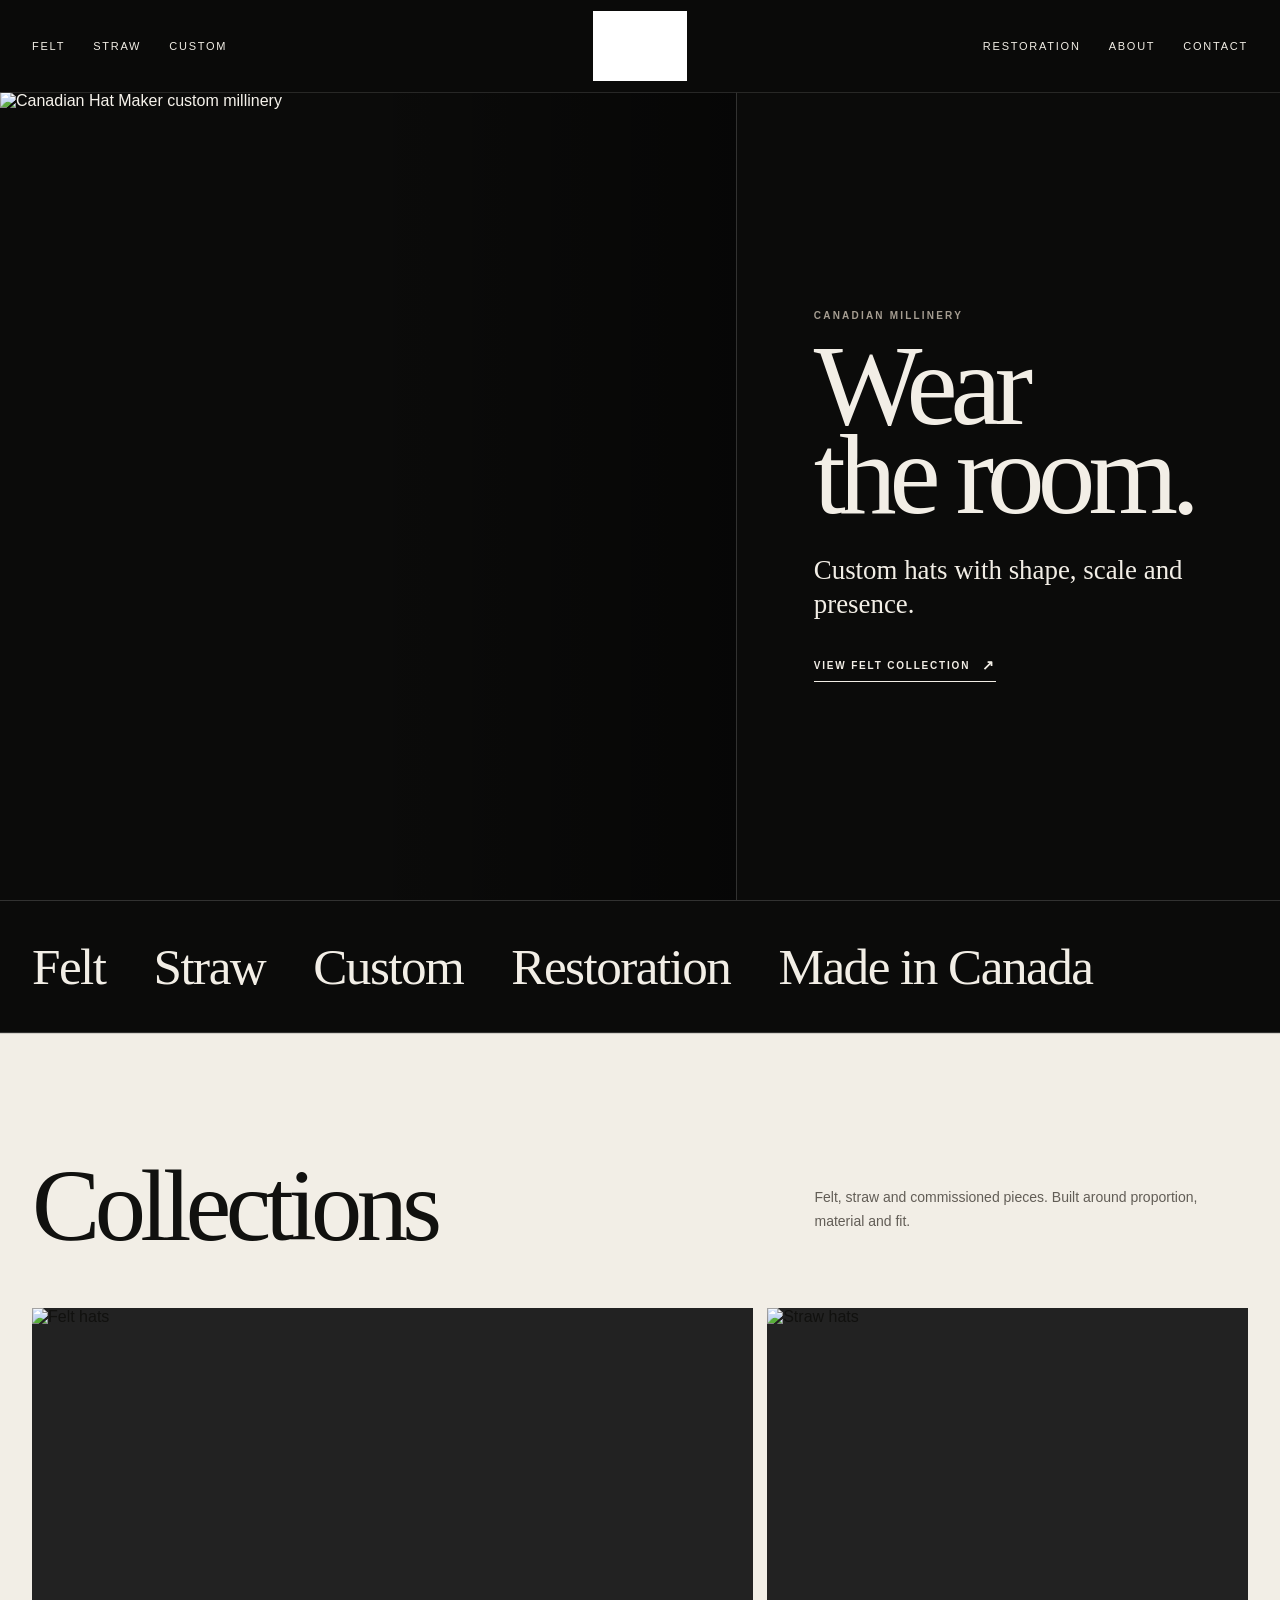
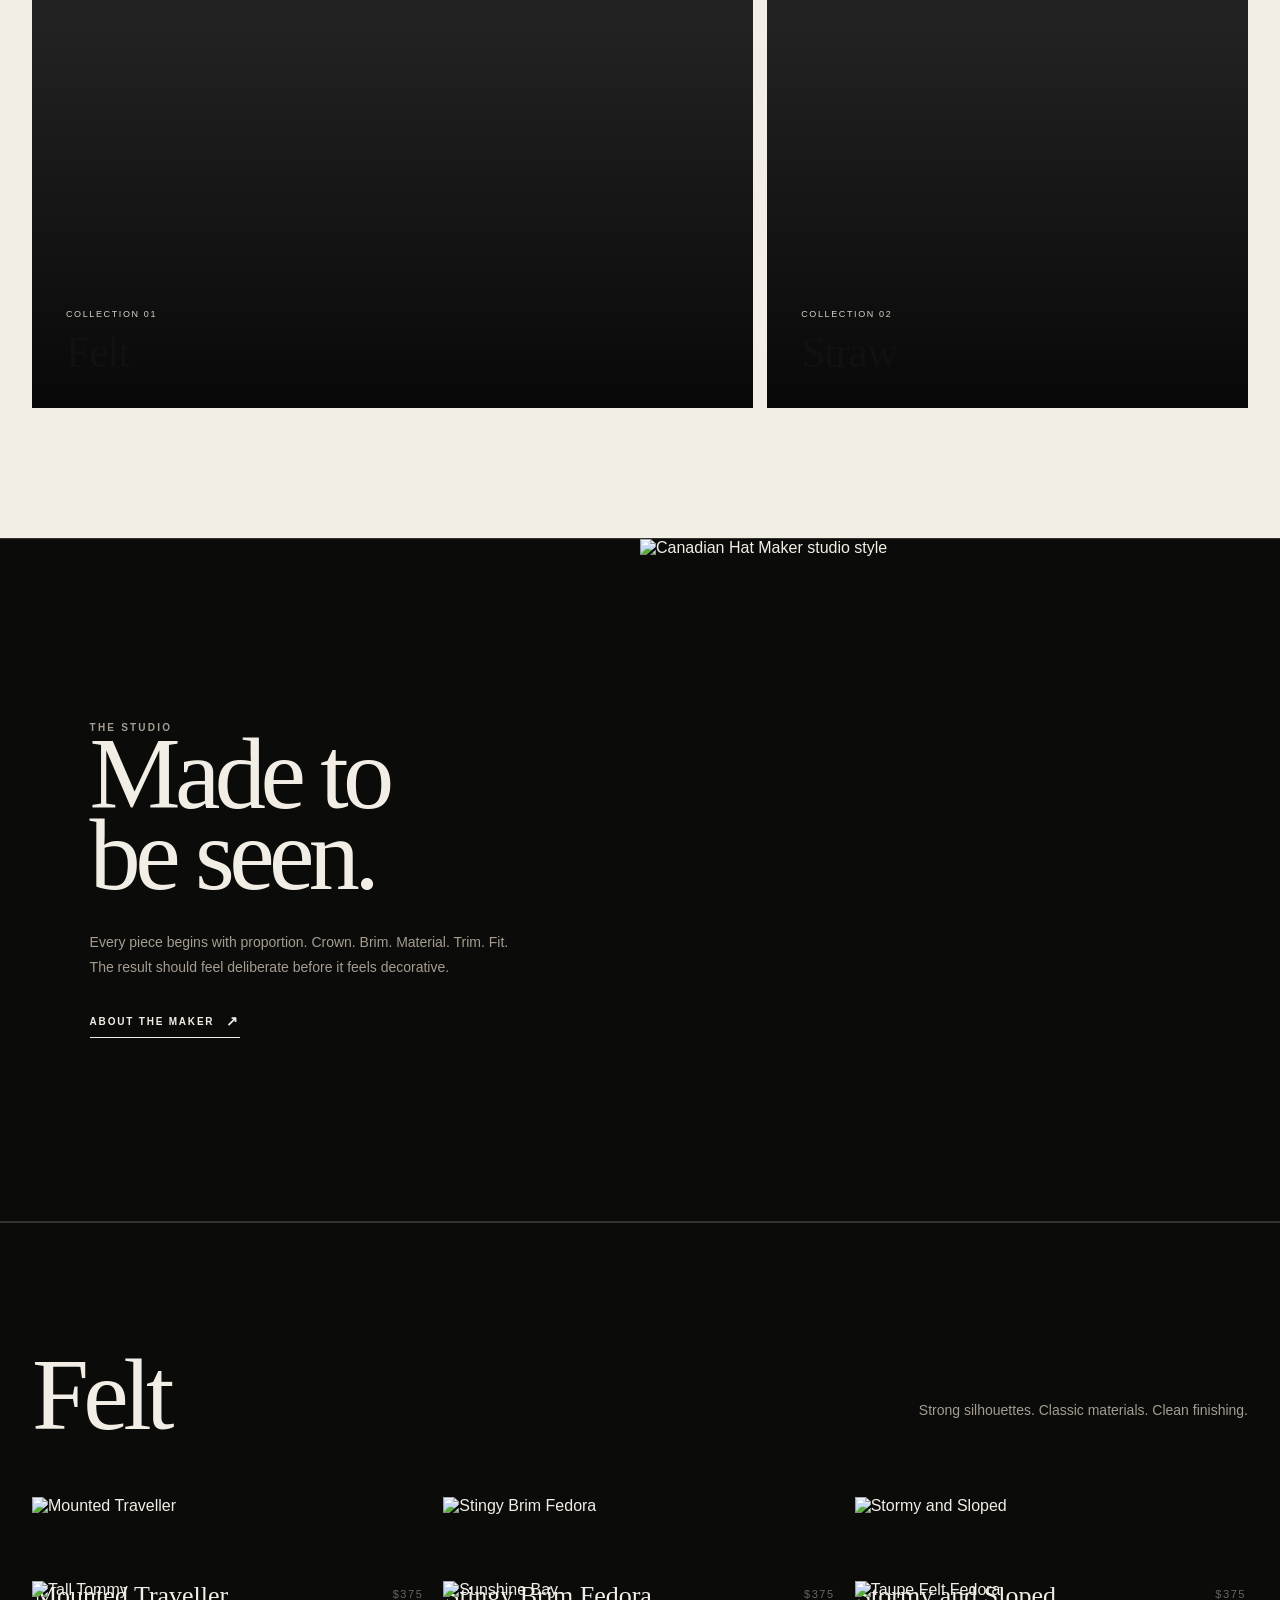
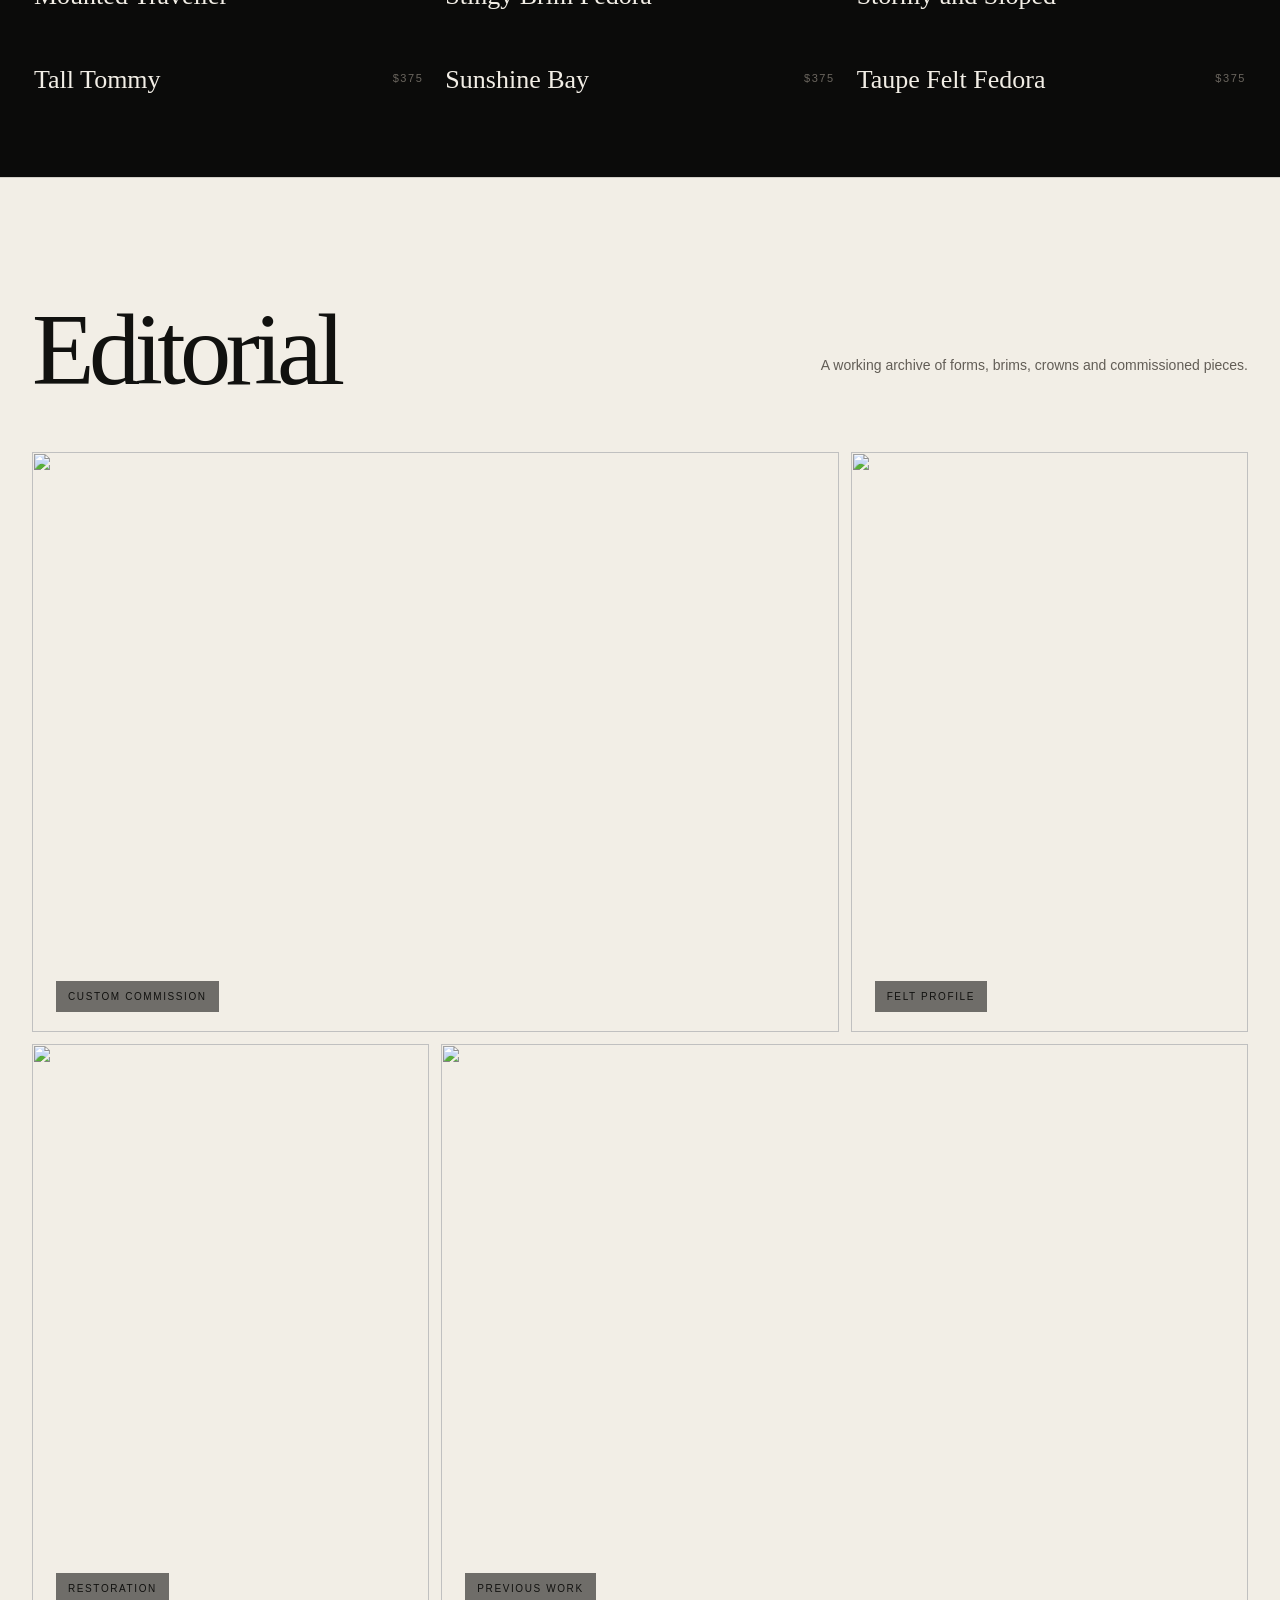
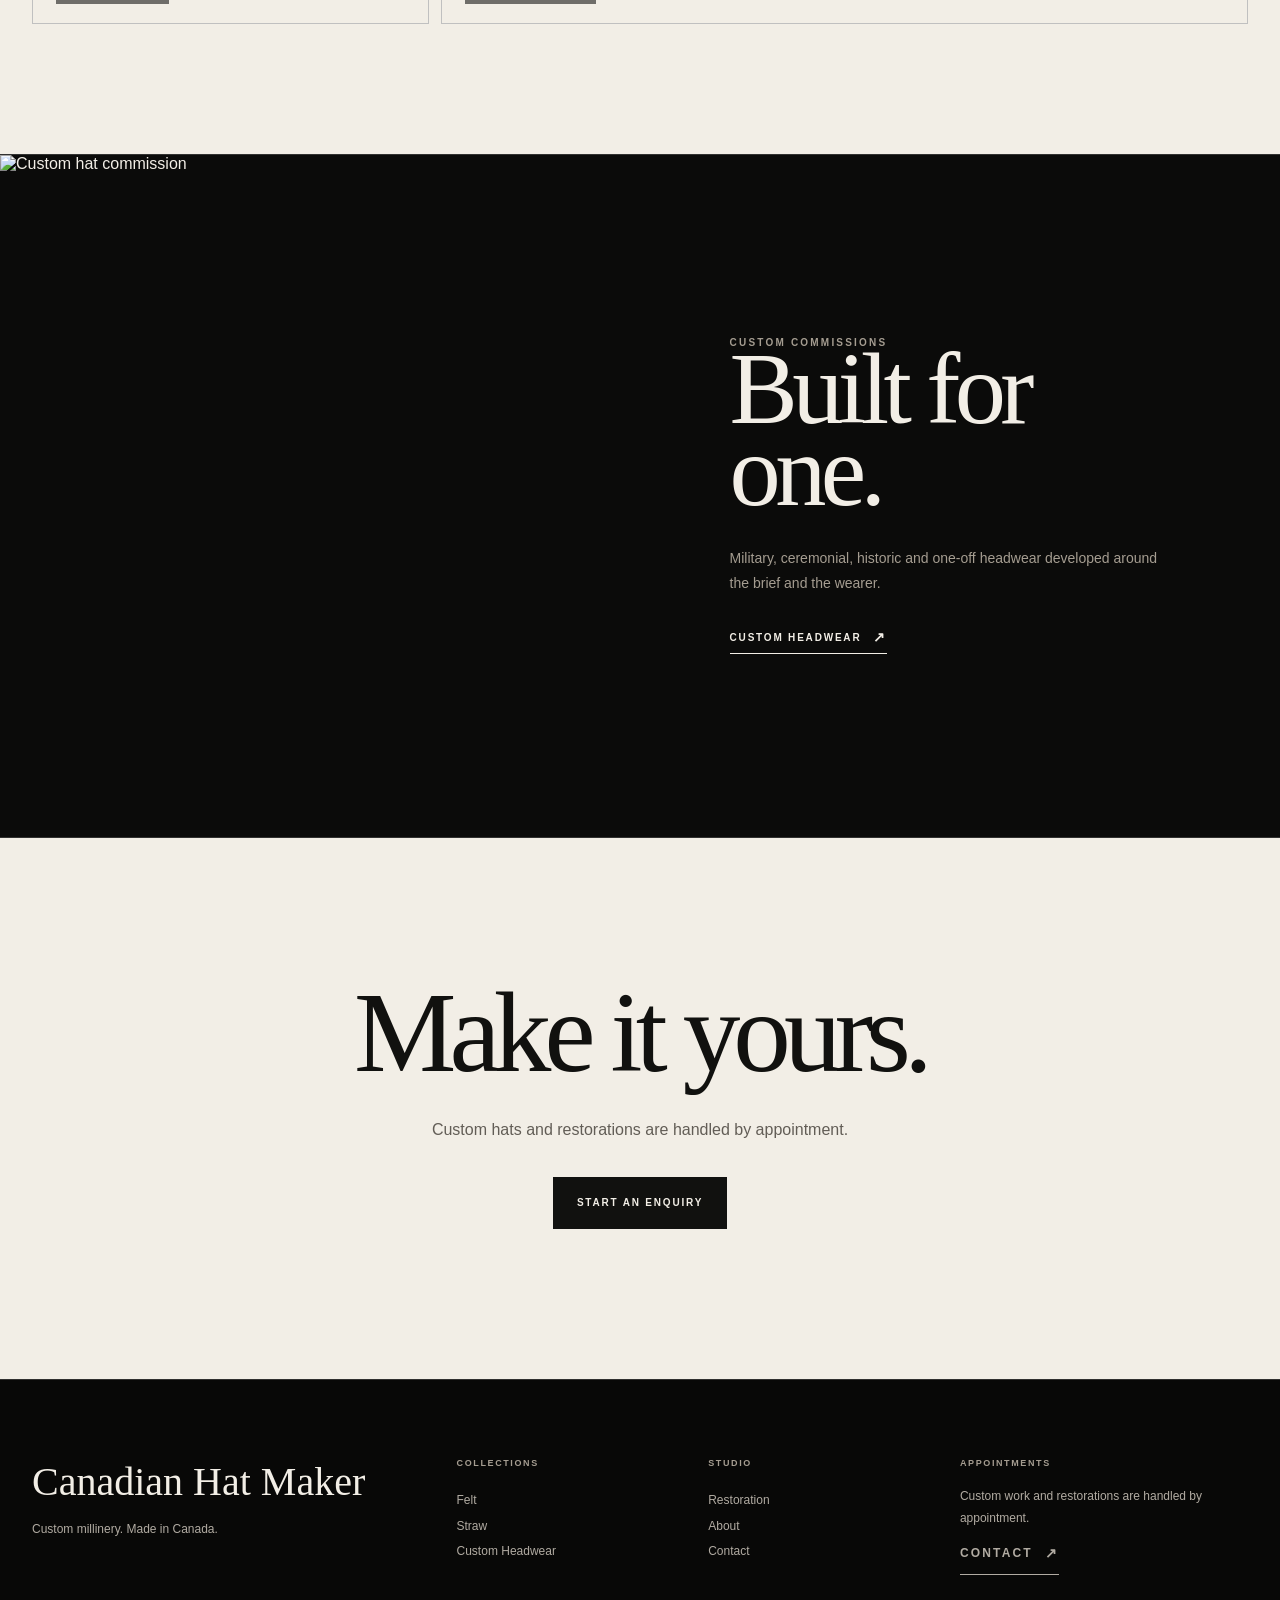
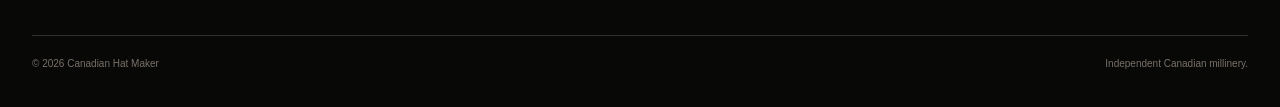
==== index.html @ bcdaf330 "Add files via upload" ====
<!doctype html>
<html lang="en">
<head>
<meta charset="utf-8">
<meta name="viewport" content="width=device-width,initial-scale=1">
<meta name="description" content="Canadian Hat Maker — luxury custom felt, straw and commissioned hats, handmade in Canada.">
<title>Home | Canadian Hat Maker</title>
<link rel="stylesheet" href="styles.css">
</head>
<body>
<header class="header">
  <div class="wrap nav">
    <button class="menu-btn" data-menu-button aria-expanded="false">Menu</button>
    <nav class="nav-left">
      <a href="felt.html">Felt</a>
      <a href="straw.html">Straw</a>
      <a href="custom-headwear.html">Custom</a>
    </nav>
    <a class="brand brand-logo" href="index.html" aria-label="Canadian Hat Maker home">
      <img src="assets/logo.png" alt="Canadian Hat Maker">
    </a>
    <nav class="nav-right">
      <a href="restoration.html">Restoration</a>
      <a href="about.html">About</a>
      <a href="contact.html">Contact</a>
    </nav>
  </div>
  <nav class="mobile-nav" data-mobile-nav>
    <a href="felt.html">Felt</a>
    <a href="straw.html">Straw</a>
    <a href="custom-headwear.html">Custom Headwear</a>
    <a href="restoration.html">Restoration</a>
    <a href="about.html">About</a>
    <a href="contact.html">Contact</a>
  </nav>
</header>

<main>
<section class="hero">
  <div class="hero-media"><img src="https://canadianhatmaker.com/cdn/shop/files/cybele_cropped_d395973f-411e-4197-b9d5-fc4c85b14d4d_1200x.jpg?v=1619798971" alt="Canadian Hat Maker custom millinery"></div>
  <div class="hero-copy">
    <span class="kicker">Canadian millinery</span>
    <h1>Wear<br>the room.</h1>
    <p>Custom hats with shape, scale and presence.</p>
    <a class="link" href="felt.html">View felt collection</a>
  </div>
</section>

<div class="band"><div class="wrap band-track"><span>Felt</span><span>Straw</span><span>Custom</span><span>Restoration</span><span>Made in Canada</span></div></div>

<section class="section light">
  <div class="wrap">
    <div class="section-title-row">
      <h2>Collections</h2>
      <p class="section-desc">Felt, straw and commissioned pieces. Built around proportion, material and fit.</p>
    </div>
    <div class="collection-grid">
      <a class="collection-card" href="felt.html"><img src="https://canadianhatmaker.com/cdn/shop/files/fullsizeoutput_21df_1200x.jpg?v=1621090661" alt="Felt hats"><div class="label"><small>Collection 01</small><strong>Felt</strong></div></a>
      <a class="collection-card" href="straw.html"><img src="https://canadianhatmaker.com/cdn/shop/files/fullsizeoutput_21e8_1200x.jpg?v=1620877540" alt="Straw hats"><div class="label"><small>Collection 02</small><strong>Straw</strong></div></a>
    </div>
  </div>
</section>

<section class="statement">
  <div class="statement-copy">
    <span class="kicker">The studio</span>
    <h2>Made to<br>be seen.</h2>
    <p>Every piece begins with proportion. Crown. Brim. Material. Trim. Fit. The result should feel deliberate before it feels decorative.</p>
    <a class="link" href="about.html">About the maker</a>
  </div>
  <div class="statement-media"><img loading="lazy" src="https://canadianhatmaker.com/cdn/shop/files/IMG_1633_f0ee224d-1852-4c68-b705-a93a91a70cc4_1200x.jpg?v=1620923558" alt="Canadian Hat Maker studio style"></div>
</section>

<section class="section">
  <div class="wrap">
    <div class="section-title-row">
      <h2>Felt</h2>
      <p class="section-desc">Strong silhouettes. Classic materials. Clean finishing.</p>
    </div>
    <div class="product-grid"><article class="product"><a href="contact.html" class="product-media"><img loading="lazy" src="https://canadianhatmaker.com/cdn/shop/files/cybele_cropped_d395973f-411e-4197-b9d5-fc4c85b14d4d_1200x.jpg?v=1619798971" alt="Mounted Traveller"></a><div class="product-meta"><h3>Mounted Traveller</h3><span class="price">$375</span></div></article><article class="product"><a href="contact.html" class="product-media"><img loading="lazy" src="https://canadianhatmaker.com/cdn/shop/files/fullsizeoutput_21df_1200x.jpg?v=1621090661" alt="Stingy Brim Fedora"></a><div class="product-meta"><h3>Stingy Brim Fedora</h3><span class="price">$375</span></div></article><article class="product"><a href="contact.html" class="product-media"><img loading="lazy" src="https://canadianhatmaker.com/cdn/shop/files/fullsizeoutput_21e8_1200x.jpg?v=1620877540" alt="Stormy and Sloped"></a><div class="product-meta"><h3>Stormy and Sloped</h3><span class="price">$375</span></div></article><article class="product"><a href="contact.html" class="product-media"><img loading="lazy" src="https://canadianhatmaker.com/cdn/shop/files/IMG_1738_1200x.jpg?v=1620868936" alt="Tall Tommy"></a><div class="product-meta"><h3>Tall Tommy</h3><span class="price">$375</span></div></article><article class="product"><a href="contact.html" class="product-media"><img loading="lazy" src="https://canadianhatmaker.com/cdn/shop/products/IMG_1768_1200x.jpg?v=1637894284" alt="Sunshine Bay"></a><div class="product-meta"><h3>Sunshine Bay</h3><span class="price">$375</span></div></article><article class="product"><a href="contact.html" class="product-media"><img loading="lazy" src="https://canadianhatmaker.com/cdn/shop/files/fullsizeoutput_21fd_1200x.jpg?v=1620878318" alt="Taupe Felt Fedora"></a><div class="product-meta"><h3>Taupe Felt Fedora</h3><span class="price">$375</span></div></article></div>
  </div>
</section>

<section class="section light">
  <div class="wrap">
    <div class="section-title-row">
      <h2>Editorial</h2>
      <p class="section-desc">A working archive of forms, brims, crowns and commissioned pieces.</p>
    </div>
    <div class="editorial-grid">
      <div class="editorial wide"><img src="https://canadianhatmaker.com/cdn/shop/files/IMG_1738_1200x.jpg?v=1620868936" alt=""><span class="caption">Custom commission</span></div>
      <div class="editorial"><img src="https://canadianhatmaker.com/cdn/shop/products/IMG_1768_1200x.jpg?v=1637894284" alt=""><span class="caption">Felt profile</span></div>
      <div class="editorial"><img src="https://canadianhatmaker.com/cdn/shop/files/fullsizeoutput_21fd_1200x.jpg?v=1620878318" alt=""><span class="caption">Restoration</span></div>
      <div class="editorial wide"><img src="https://canadianhatmaker.com/cdn/shop/files/fullsizeoutput_21ab_ced586be-ccdb-4fb1-9a33-644966e33ee2_1200x.jpg?v=1620878104" alt=""><span class="caption">Previous work</span></div>
    </div>
  </div>
</section>

<section class="statement">
  <div class="statement-media"><img loading="lazy" src="https://canadianhatmaker.com/cdn/shop/files/fullsizeoutput_21e8_1200x.jpg?v=1620877540" alt="Custom hat commission"></div>
  <div class="statement-copy">
    <span class="kicker">Custom commissions</span>
    <h2>Built for<br>one.</h2>
    <p>Military, ceremonial, historic and one-off headwear developed around the brief and the wearer.</p>
    <a class="link" href="custom-headwear.html">Custom headwear</a>
  </div>
</section>

<section class="cta">
  <h2>Make it yours.</h2>
  <p>Custom hats and restorations are handled by appointment.</p>
  <a class="btn" href="contact.html">Start an enquiry</a>
</section>
</main>

<footer class="footer">
  <div class="wrap">
    <div class="footer-grid">
      <div><h3>Canadian Hat Maker</h3><p>Custom millinery. Made in Canada.</p></div>
      <div class="footer-col"><h4>Collections</h4><a href="felt.html">Felt</a><a href="straw.html">Straw</a><a href="custom-headwear.html">Custom Headwear</a></div>
      <div class="footer-col"><h4>Studio</h4><a href="restoration.html">Restoration</a><a href="about.html">About</a><a href="contact.html">Contact</a></div>
      <div><h4>Appointments</h4><p>Custom work and restorations are handled by appointment.</p><a class="link" href="contact.html">Contact</a></div>
    </div>
    <div class="footer-bottom"><span>© <span data-year></span> Canadian Hat Maker</span><span>Independent Canadian millinery.</span></div>
  </div>
</footer>
<script src="script.js"></script></body>
</html>
---- styles.css ----
:root{
  --black:#0b0b0a;
  --ink:#11110f;
  --ivory:#f2eee6;
  --sand:#d6c7b4;
  --line:rgba(255,255,255,.16);
  --darkline:rgba(17,17,15,.14);
  --muted:#a59d91;
  --serif:"Times New Roman", Times, serif;
  --sans:Arial, Helvetica, sans-serif;
  --max:1600px;
}
*{box-sizing:border-box}
html{scroll-behavior:smooth}
body{
  margin:0;
  background:var(--black);
  color:var(--ivory);
  font-family:var(--sans);
  -webkit-font-smoothing:antialiased;
}
img{display:block;width:100%;height:auto}
a{color:inherit;text-decoration:none}
button{font:inherit}
.wrap{width:min(calc(100% - 64px),var(--max));margin:auto}
.header{
  position:fixed;top:0;left:0;right:0;z-index:50;
  border-bottom:1px solid rgba(255,255,255,.12);
  background:rgba(11,11,10,.78);
  backdrop-filter:blur(18px);
}
.nav{
  height:92px;
  display:grid;
  grid-template-columns:1fr auto 1fr;
  align-items:center;
  gap:24px;
}
.nav-left,.nav-right{display:flex;gap:28px;align-items:center}
.nav-right{justify-content:flex-end}
.nav a{
  font-size:11px;
  text-transform:uppercase;
  letter-spacing:.16em;
}
.brand{
  font-family:var(--serif);
  font-size:22px!important;
  text-transform:none!important;
  letter-spacing:.02em!important;
}
.brand-logo img{
  width:auto;
  height:70px;
  max-width:250px;
  object-fit:contain;
  filter:grayscale(1) brightness(4.5);
  mix-blend-mode:screen;
}
.menu-btn{display:none;background:none;border:0;color:var(--ivory);text-transform:uppercase;letter-spacing:.16em;font-size:11px}
.mobile-nav{display:none;padding:24px 32px 30px;border-top:1px solid rgba(255,255,255,.12);background:var(--black)}
.mobile-nav.open{display:grid;gap:18px}
.mobile-nav a{font-size:13px;letter-spacing:.14em;text-transform:uppercase}

.hero{
  min-height:100vh;
  display:grid;
  grid-template-columns:1.15fr .85fr;
  padding-top:92px;
  position:relative;
}
.hero-media{
  position:relative;
  min-height:calc(100vh - 92px);
  overflow:hidden;
}
.hero-media img{height:100%;object-fit:cover;filter:saturate(.85) contrast(1.04)}
.hero-media:after{
  content:"";position:absolute;inset:0;
  background:linear-gradient(90deg,rgba(0,0,0,0) 48%,rgba(0,0,0,.44) 100%);
}
.hero-copy{
  display:flex;
  flex-direction:column;
  justify-content:center;
  padding:80px clamp(36px,6vw,96px);
  border-left:1px solid var(--line);
}
.kicker{
  font-size:10px;
  text-transform:uppercase;
  letter-spacing:.22em;
  color:var(--muted);
  font-weight:700;
}
.hero h1{
  font-family:var(--serif);
  font-size:clamp(80px,9vw,158px);
  font-weight:400;
  line-height:.78;
  letter-spacing:-.06em;
  margin:20px 0 34px;
}
.hero p{
  font-family:var(--serif);
  font-size:clamp(22px,2.1vw,34px);
  line-height:1.25;
  max-width:560px;
  margin:0 0 36px;
}
.link{
  display:inline-flex;
  align-items:center;
  gap:12px;
  width:max-content;
  padding-bottom:8px;
  border-bottom:1px solid currentColor;
  font-size:10px;
  font-weight:700;
  text-transform:uppercase;
  letter-spacing:.18em;
}
.link:after{content:"↗";font-size:14px}
.section{padding:130px 0;border-top:1px solid var(--line)}
.section.light{background:var(--ivory);color:var(--ink);border-color:var(--darkline)}
.section-title-row{
  display:grid;
  grid-template-columns:1.25fr .75fr;
  gap:60px;
  align-items:end;
  margin-bottom:60px;
}
.section h2,.statement h2,.page-title{
  font-family:var(--serif);
  font-weight:400;
  letter-spacing:-.055em;
  margin:0;
}
.section h2{font-size:clamp(70px,8vw,132px);line-height:.82}
.section-desc{
  max-width:500px;
  margin-left:auto;
  font-size:14px;
  line-height:1.7;
  color:var(--muted);
}
.light .section-desc{color:#625d56}
.collection-grid{
  display:grid;
  grid-template-columns:1.2fr .8fr;
  gap:14px;
}
.collection-card{
  min-height:700px;
  position:relative;
  overflow:hidden;
  background:#222;
}
.collection-card img{height:100%;object-fit:cover;transition:transform .7s cubic-bezier(.2,.7,.2,1)}
.collection-card:hover img{transform:scale(1.025)}
.collection-card:after{
  content:"";position:absolute;inset:0;
  background:linear-gradient(to top,rgba(0,0,0,.76),transparent 55%);
}
.collection-card .label{
  position:absolute;z-index:2;left:34px;right:34px;bottom:30px;
}
.collection-card .label small{
  display:block;font-size:9px;text-transform:uppercase;letter-spacing:.18em;margin-bottom:8px;color:#d8d2c7
}
.collection-card .label strong{
  font-family:var(--serif);font-size:44px;font-weight:400;letter-spacing:-.03em
}
.product-grid{display:grid;grid-template-columns:repeat(3,1fr);gap:18px}
.product-media{aspect-ratio:4/5;overflow:hidden;background:#ddd4c6}
.product-media img{height:100%;object-fit:cover;transition:transform .6s ease}
.product:hover .product-media img{transform:scale(1.02)}
.product-meta{
  display:flex;justify-content:space-between;gap:20px;padding:18px 2px 0
}
.product h3{font-family:var(--serif);font-weight:400;font-size:26px;margin:0}
.price{font-size:11px;letter-spacing:.14em;text-transform:uppercase;color:#6b665f;padding-top:7px}
.statement{
  min-height:76vh;
  display:grid;
  grid-template-columns:1fr 1fr;
  border-top:1px solid var(--line);
  border-bottom:1px solid var(--line);
}
.statement-copy{padding:100px clamp(34px,7vw,120px);display:flex;flex-direction:column;justify-content:center}
.statement h2{font-size:clamp(76px,8vw,138px);line-height:.8}
.statement p{font-size:14px;line-height:1.75;color:var(--muted);max-width:440px;margin:34px 0}
.statement-media img{height:100%;object-fit:cover}
.band{
  padding:36px 0;border-top:1px solid var(--line);border-bottom:1px solid var(--line);
  overflow:hidden;white-space:nowrap
}
.band-track{
  display:flex;gap:48px;font-family:var(--serif);font-size:clamp(30px,4vw,58px);letter-spacing:-.03em
}
.editorial-grid{
  display:grid;
  grid-template-columns:1fr 1fr 1fr;
  gap:12px;
}
.editorial-grid .wide{grid-column:span 2}
.editorial{
  position:relative;
  min-height:580px;
  overflow:hidden;
}
.editorial img{height:100%;object-fit:cover}
.editorial .caption{
  position:absolute;left:24px;bottom:20px;
  font-size:10px;text-transform:uppercase;letter-spacing:.16em;
  background:rgba(0,0,0,.54);padding:10px 12px
}
.cta{
  text-align:center;
  padding:150px 24px;
  background:var(--ivory);
  color:var(--ink);
}
.cta h2{
  font-family:var(--serif);
  font-weight:400;
  font-size:clamp(76px,9vw,150px);
  line-height:.78;
  letter-spacing:-.06em;
  max-width:1200px;
  margin:0 auto 38px;
}
.cta p{max-width:560px;margin:0 auto 34px;line-height:1.7;color:#625d56}
.btn{
  display:inline-flex;
  min-height:52px;
  align-items:center;
  padding:0 24px;
  background:var(--ink);
  color:var(--ivory);
  font-size:10px;
  text-transform:uppercase;
  letter-spacing:.18em;
  font-weight:700;
}
.footer{
  padding:78px 0 38px;
  background:#080807;
  border-top:1px solid var(--line)
}
.footer-grid{
  display:grid;
  grid-template-columns:1.3fr .7fr .7fr 1fr;
  gap:50px;
}
.footer h3{font-family:var(--serif);font-size:40px;font-weight:400;margin:0 0 14px}
.footer h4{font-size:9px;letter-spacing:.18em;text-transform:uppercase;margin:0 0 18px;color:var(--muted)}
.footer p,.footer a{font-size:12px;line-height:1.8;color:#b1aba2}
.footer-col{display:grid;align-content:start;gap:4px}
.footer-bottom{margin-top:60px;padding-top:22px;border-top:1px solid var(--line);display:flex;justify-content:space-between;color:#777168;font-size:10px}
.page-hero{padding:190px 0 100px;border-bottom:1px solid var(--line)}
.page-title{font-size:clamp(90px,11vw,170px);line-height:.78}
.page-intro{font-family:var(--serif);font-size:clamp(26px,3vw,44px);line-height:1.25;max-width:900px;margin:34px 0 0}
.contact-panel{display:grid;grid-template-columns:.8fr 1.2fr;gap:90px}
.contact-panel h2{font-size:clamp(60px,7vw,110px)}
.contact-panel p{color:var(--muted);line-height:1.75;max-width:550px}
@media(max-width:1100px){
  .nav-left,.nav-right{display:none}.menu-btn{display:block}
  .nav{grid-template-columns:1fr auto 1fr}
  .hero{grid-template-columns:1fr}.hero-media{min-height:68vh}.hero-copy{border-left:0;border-top:1px solid var(--line)}
  .collection-grid{grid-template-columns:1fr}.collection-card{min-height:580px}
  .product-grid{grid-template-columns:repeat(2,1fr)}
  .statement{grid-template-columns:1fr}.statement-media{min-height:60vh}
  .editorial-grid{grid-template-columns:1fr 1fr}.editorial-grid .wide{grid-column:span 2}
  .footer-grid{grid-template-columns:1fr 1fr}
}
@media(max-width:760px){
  .wrap{width:min(calc(100% - 30px),var(--max))}
  .nav{height:76px}
  .brand-logo img{height:52px;max-width:170px}
  .hero{padding-top:76px}.hero-media{min-height:54vh}.hero-copy{padding:58px 22px 70px}
  .hero h1{font-size:72px}
  .section{padding:86px 0}
  .section-title-row{grid-template-columns:1fr;gap:24px}
  .section h2{font-size:68px}
  .section-desc{margin:0}
  .collection-card{min-height:460px}
  .collection-card .label strong{font-size:36px}
  .product-grid{grid-template-columns:1fr 1fr;gap:10px}
  .product h3{font-size:20px}
  .product-meta{display:block}
  .price{padding-top:6px}
  .statement-copy{padding:72px 22px}.statement h2{font-size:70px}
  .editorial-grid{grid-template-columns:1fr}.editorial-grid .wide{grid-column:auto}.editorial{min-height:460px}
  .footer-grid{grid-template-columns:1fr}.footer-bottom{flex-direction:column;gap:8px}
  .page-hero{padding:150px 0 76px}.page-title{font-size:78px}
  .contact-panel{grid-template-columns:1fr;gap:34px}
}
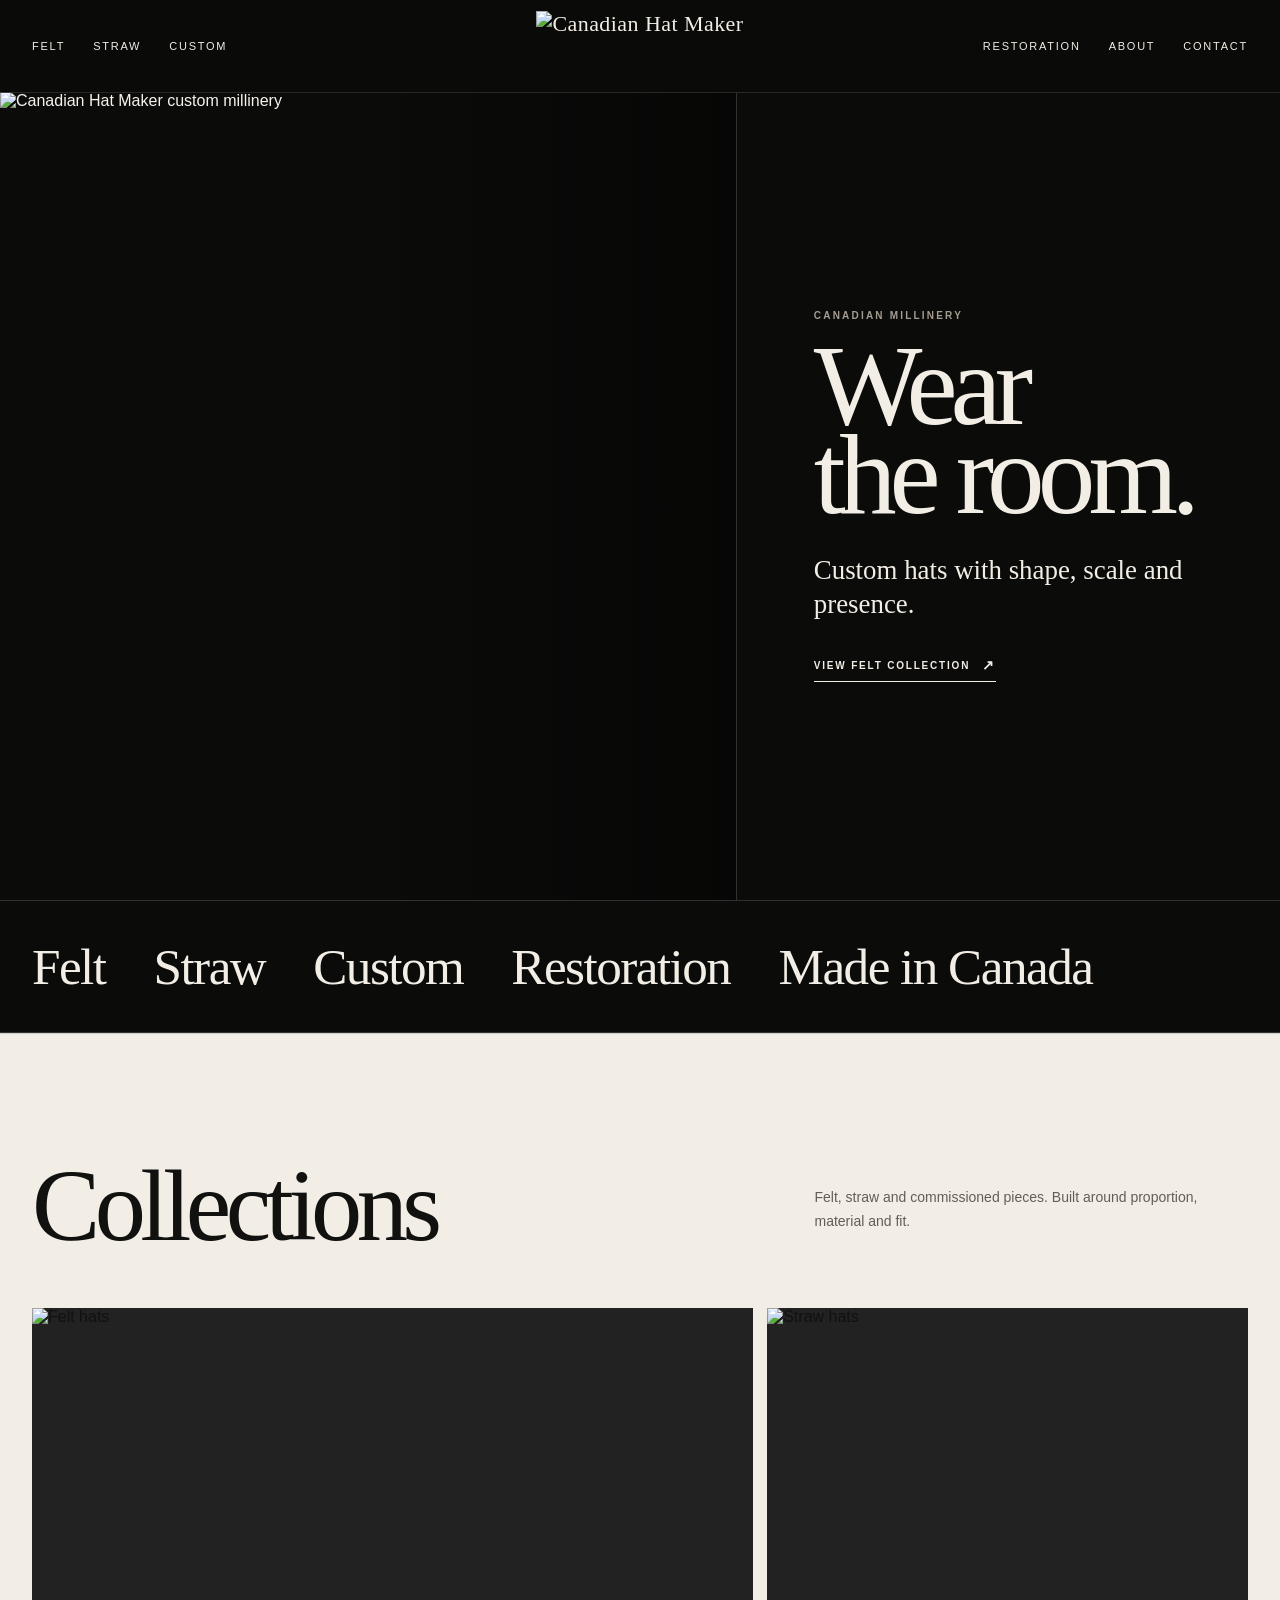
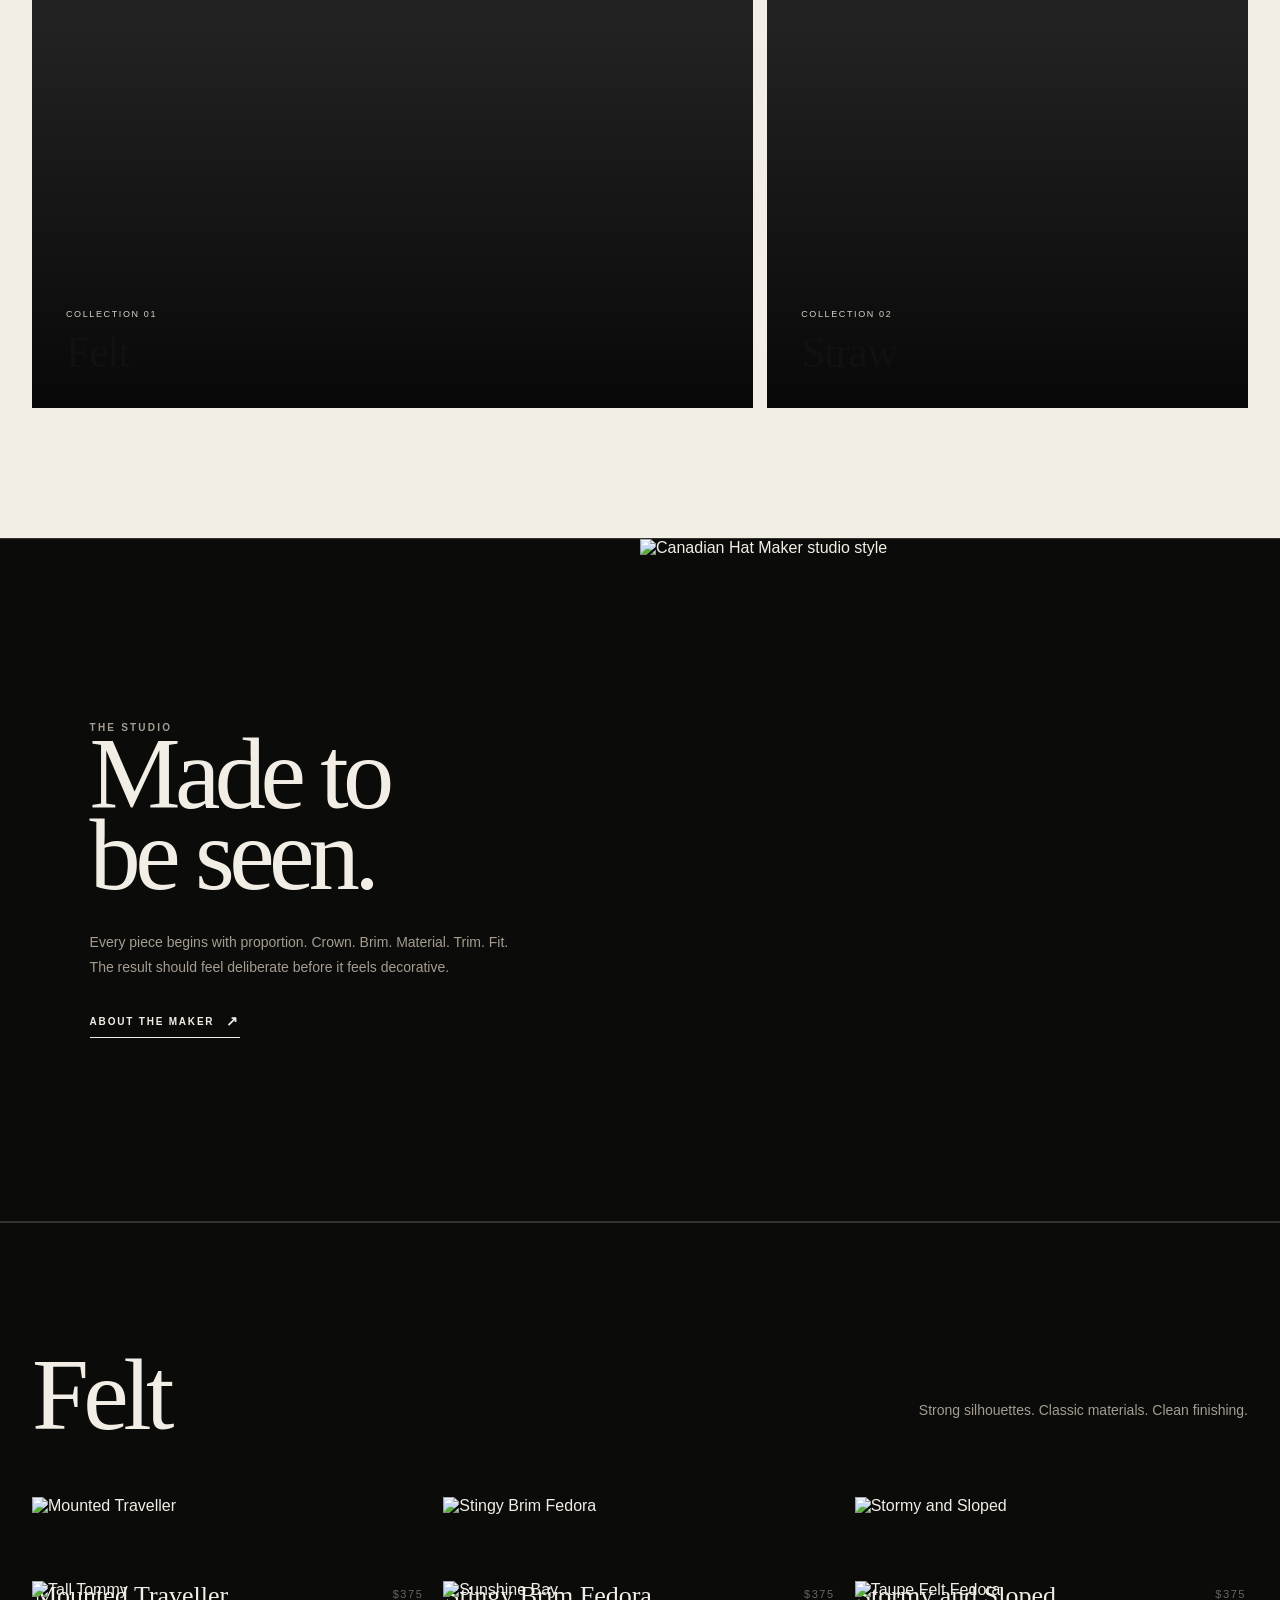
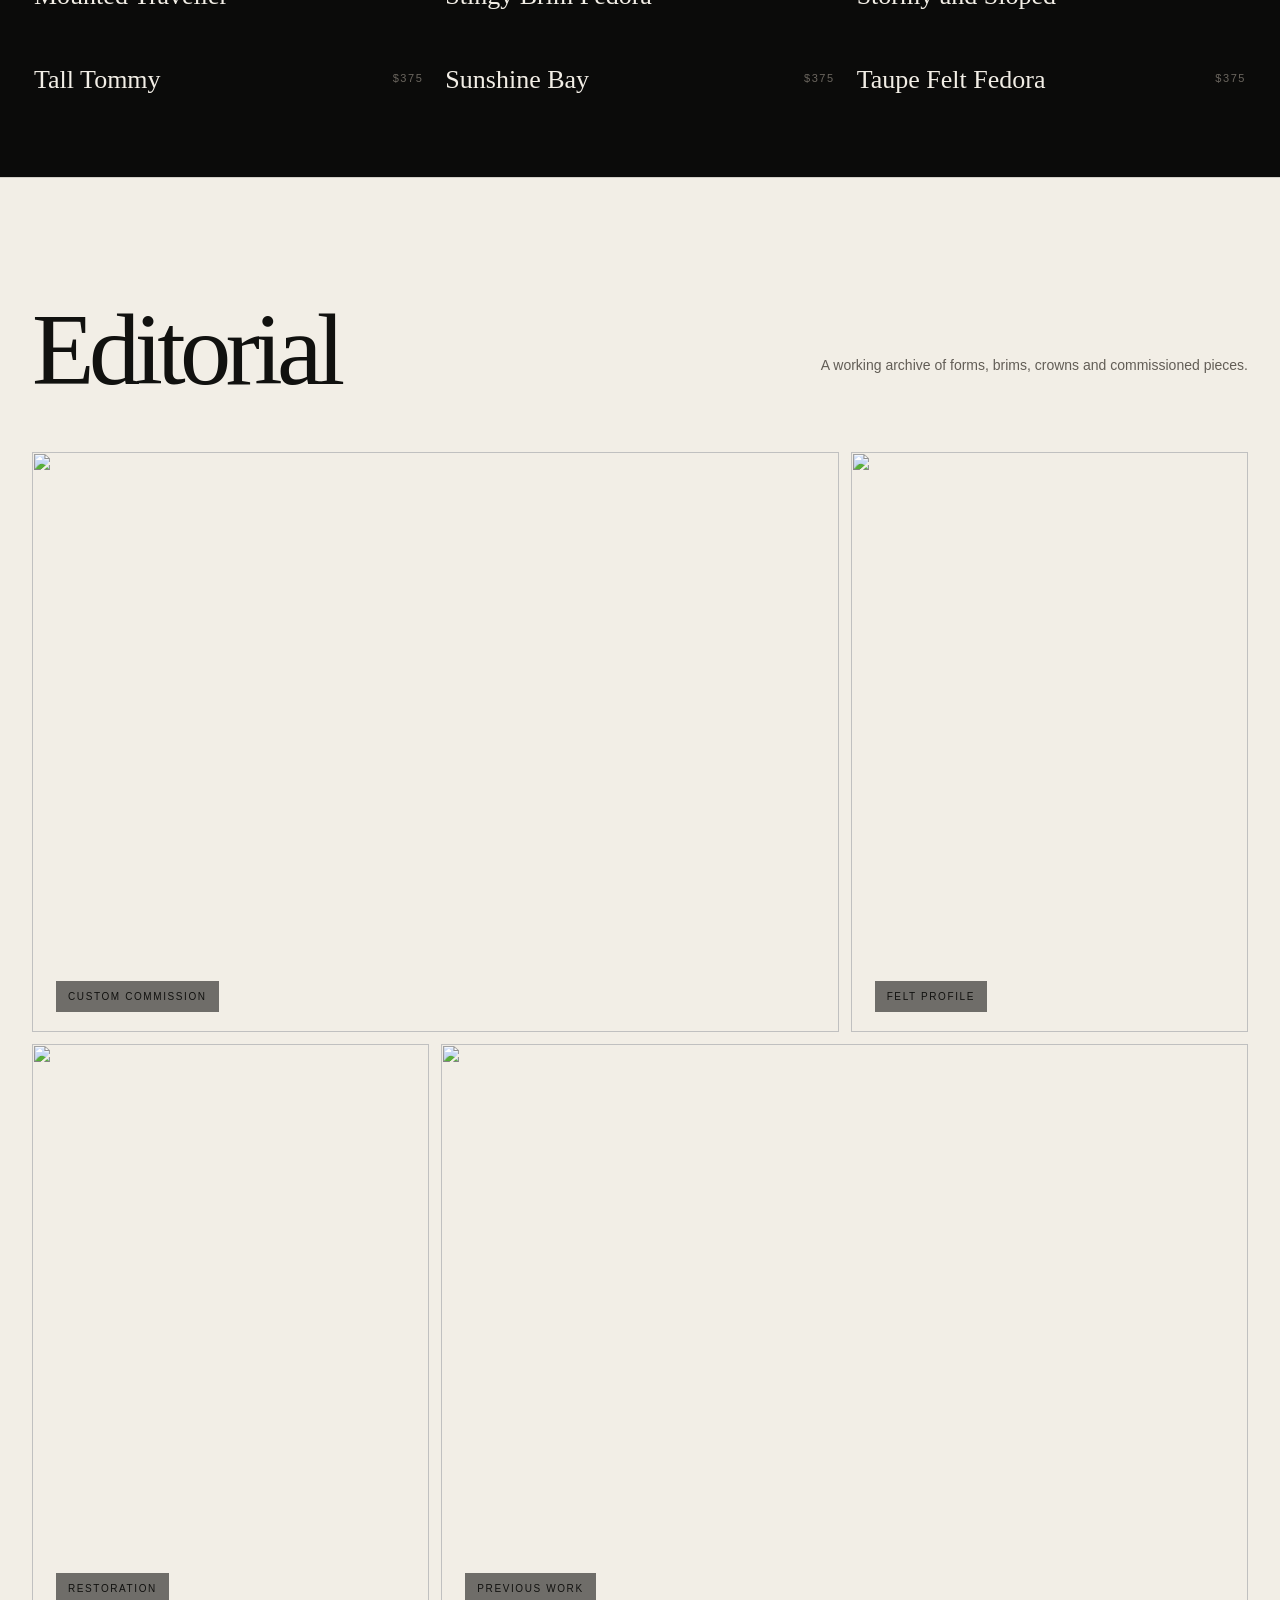
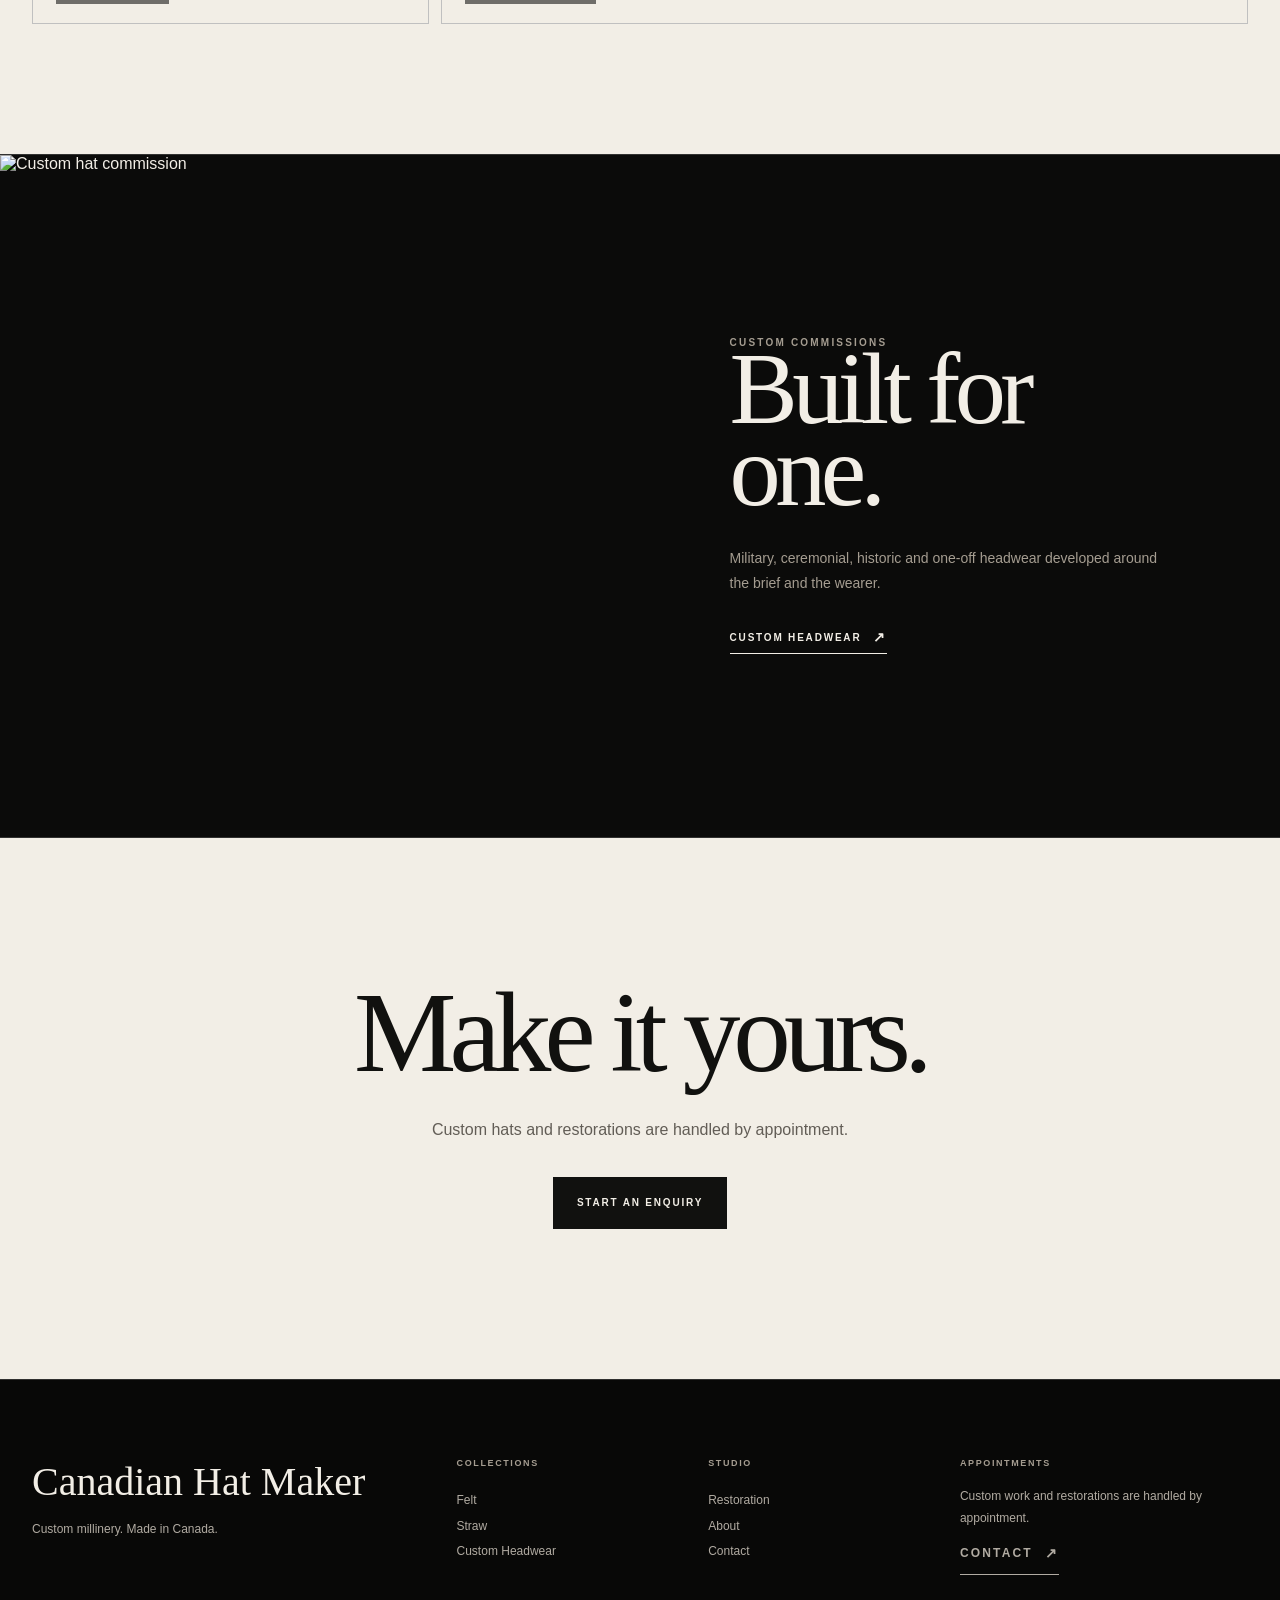
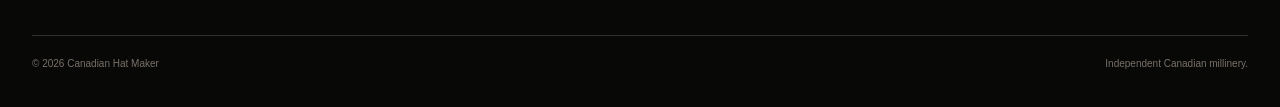
==== commit 535839ae: "Add files via upload" ====
--- a/index.html
+++ b/index.html
@@ -17,7 +17,7 @@
       <a href="custom-headwear.html">Custom</a>
     </nav>
     <a class="brand brand-logo" href="index.html" aria-label="Canadian Hat Maker home">
-      <img src="assets/logo.png" alt="Canadian Hat Maker">
+      <img src="assets/logo-transparent.png" alt="Canadian Hat Maker">
     </a>
     <nav class="nav-right">
       <a href="restoration.html">Restoration</a>
--- a/styles.css
+++ b/styles.css
@@ -55,8 +55,6 @@
   height:70px;
   max-width:250px;
   object-fit:contain;
-  filter:grayscale(1) brightness(4.5);
-  mix-blend-mode:screen;
 }
 .menu-btn{display:none;background:none;border:0;color:var(--ivory);text-transform:uppercase;letter-spacing:.16em;font-size:11px}
 .mobile-nav{display:none;padding:24px 32px 30px;border-top:1px solid rgba(255,255,255,.12);background:var(--black)}
